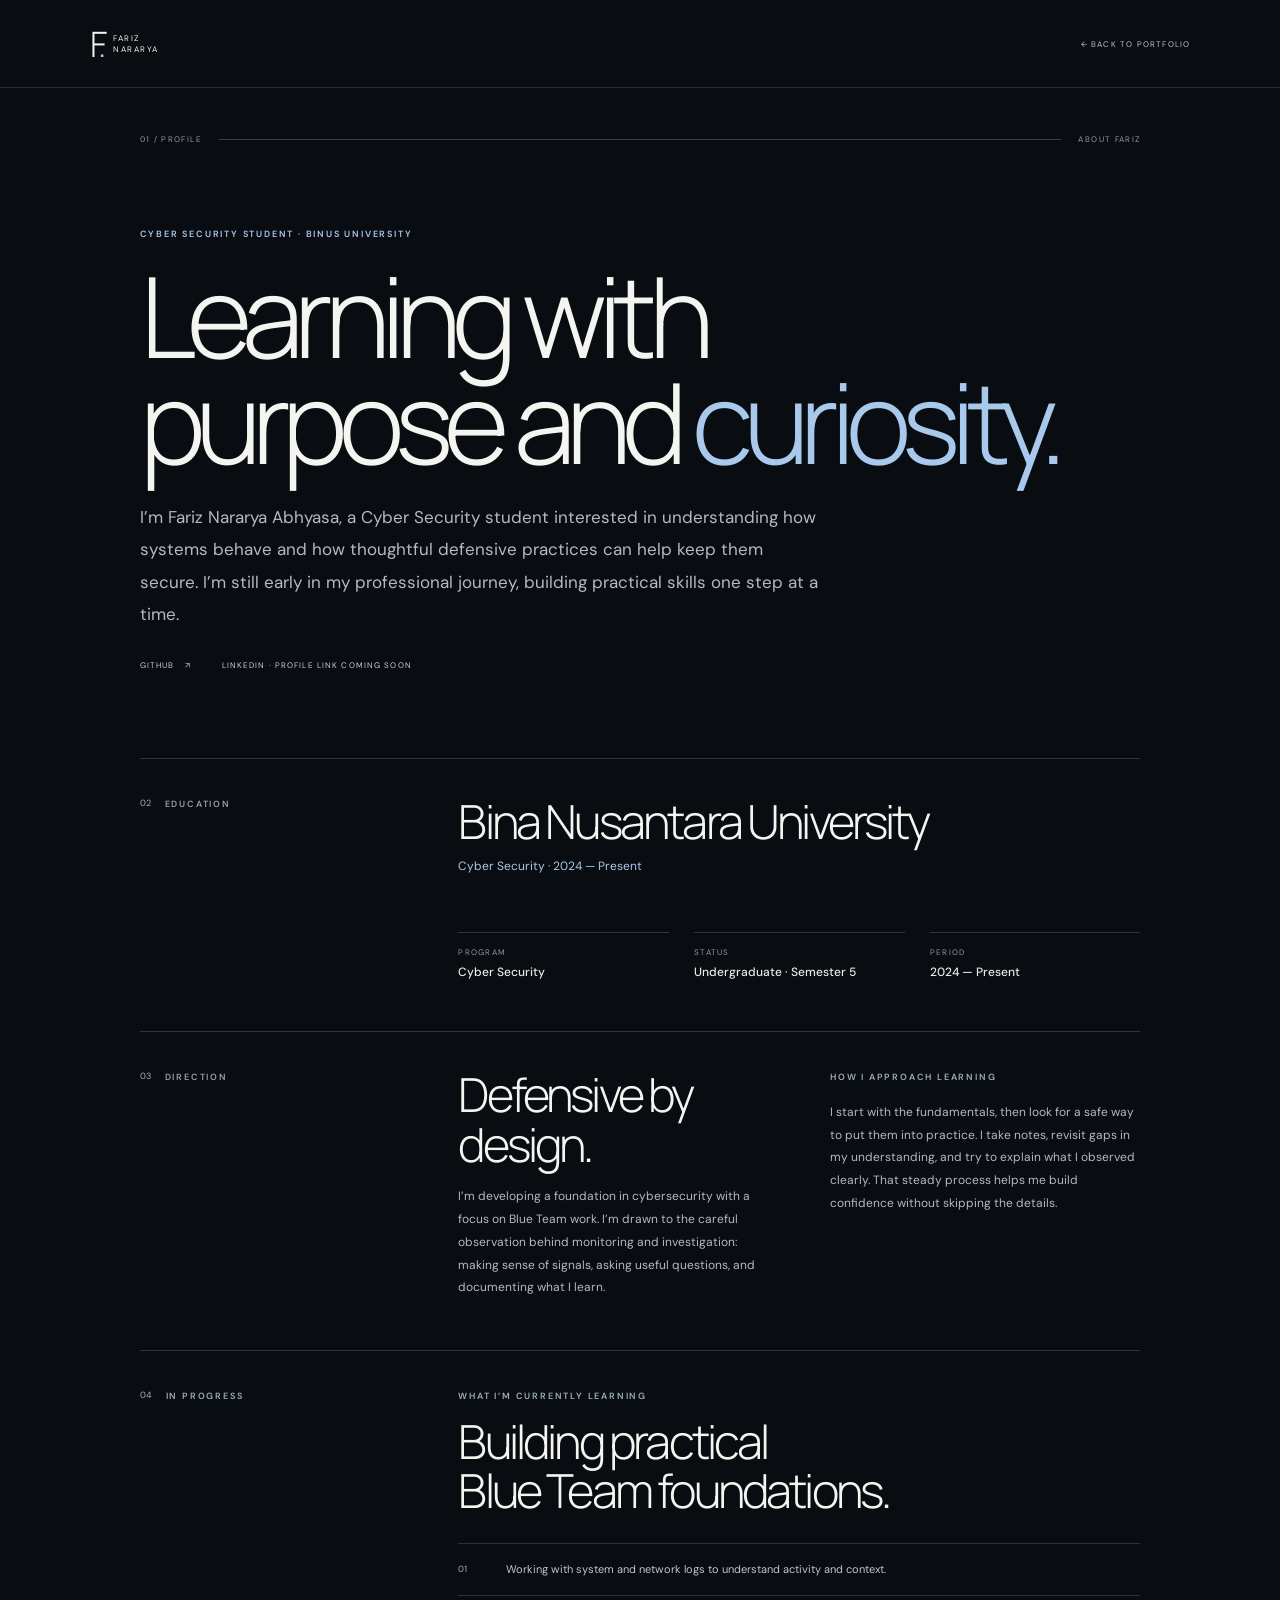
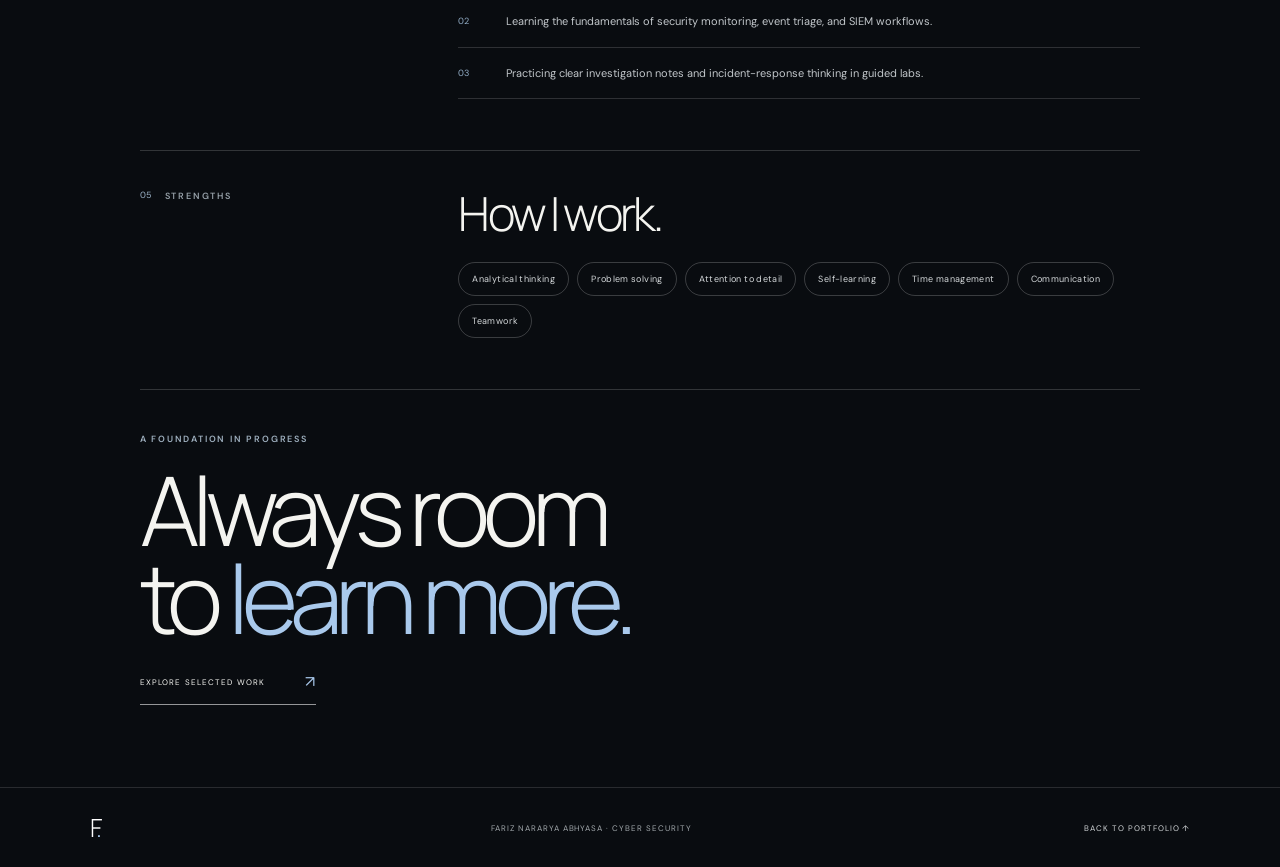
==== about.html @ e4ad1f0f "Clarify thumbnails and add profile page" ====
<!doctype html>
<html lang="en">
  <head>
    <meta charset="UTF-8" />
    <meta name="viewport" content="width=device-width, initial-scale=1" />
    <meta name="theme-color" content="#090c10" />
    <meta name="description" content="Learn more about Fariz Nararya Abhyasa, a Cyber Security student building a foundation in Blue Team and defensive security." />
    <title>About Fariz — Cyber Security Student</title>
    <link rel="preconnect" href="https://fonts.googleapis.com" />
    <link rel="preconnect" href="https://fonts.gstatic.com" crossorigin />
    <link href="https://fonts.googleapis.com/css2?family=DM+Sans:wght@400;500;600;700&family=Manrope:wght@300;400;500;600;700&display=swap" rel="stylesheet" />
    <link rel="stylesheet" href="/styles.css" />
    <link rel="stylesheet" href="/about.css" />
    <script src="/about.js" defer></script>
  </head>
  <body class="profile-page">
    <header class="profile-header">
      <a class="wordmark" href="/" aria-label="Return to Fariz's portfolio"><span class="brand-mark">F<span>.</span></span><span class="brand-name">FARIZ<br />NARARYA</span></a>
      <a class="profile-return" href="/">← BACK TO PORTFOLIO</a>
    </header>
    <main class="profile-main">
      <section class="profile-intro">
        <div class="section-label section-label-light"><span>01 / PROFILE</span><span class="label-line"></span><span>ABOUT FARIZ</span></div>
        <p class="eyebrow profile-kicker">CYBER SECURITY STUDENT · BINUS UNIVERSITY</p>
        <h1>Learning with<br />purpose and <em>curiosity.</em></h1>
        <p class="profile-lead">I’m Fariz Nararya Abhyasa, a Cyber Security student interested in understanding how systems behave and how thoughtful defensive practices can help keep them secure. I’m still early in my professional journey, building practical skills one step at a time.</p>
        <div class="profile-socials">
          <a href="https://github.com/farizN0407" target="_blank" rel="noreferrer">GITHUB <span>↗</span></a>
          <span id="linkedin-placeholder">LINKEDIN · PROFILE LINK COMING SOON</span>
        </div>
      </section>

      <section class="profile-section education-section">
        <div class="profile-section-label"><span>02</span><p class="eyebrow">EDUCATION</p></div>
        <div class="profile-section-content">
          <h2>Bina Nusantara University</h2>
          <p class="profile-subtitle">Cyber Security · 2024 — Present</p>
          <div class="profile-facts profile-facts-detail"><div><span>PROGRAM</span><strong>Cyber Security</strong></div><div><span>STATUS</span><strong>Undergraduate · Semester 5</strong></div><div><span>PERIOD</span><strong>2024 — Present</strong></div></div>
        </div>
      </section>

      <section class="profile-section">
        <div class="profile-section-label"><span>03</span><p class="eyebrow">DIRECTION</p></div>
        <div class="profile-section-content profile-direction">
          <div><h2>Defensive by design.</h2><p>I’m developing a foundation in cybersecurity with a focus on Blue Team work. I’m drawn to the careful observation behind monitoring and investigation: making sense of signals, asking useful questions, and documenting what I learn.</p></div>
          <div><p class="eyebrow">HOW I APPROACH LEARNING</p><p>I start with the fundamentals, then look for a safe way to put them into practice. I take notes, revisit gaps in my understanding, and try to explain what I observed clearly. That steady process helps me build confidence without skipping the details.</p></div>
        </div>
      </section>

      <section class="profile-section learning-section">
        <div class="profile-section-label"><span>04</span><p class="eyebrow">IN PROGRESS</p></div>
        <div class="profile-section-content">
          <p class="eyebrow">WHAT I’M CURRENTLY LEARNING</p>
          <h2>Building practical<br />Blue Team foundations.</h2>
          <div class="learning-list"><article><span>01</span><p>Working with system and network logs to understand activity and context.</p></article><article><span>02</span><p>Learning the fundamentals of security monitoring, event triage, and SIEM workflows.</p></article><article><span>03</span><p>Practicing clear investigation notes and incident-response thinking in guided labs.</p></article></div>
        </div>
      </section>

      <section class="profile-section strengths-section">
        <div class="profile-section-label"><span>05</span><p class="eyebrow">STRENGTHS</p></div>
        <div class="profile-section-content"><h2>How I work.</h2><div class="strength-list"><span>Analytical thinking</span><span>Problem solving</span><span>Attention to detail</span><span>Self-learning</span><span>Time management</span><span>Communication</span><span>Teamwork</span></div></div>
      </section>

      <section class="profile-outro"><p class="eyebrow">A FOUNDATION IN PROGRESS</p><h2>Always room<br />to <em>learn more.</em></h2><a class="text-link" href="/#work">EXPLORE SELECTED WORK <span>↗</span></a></section>
    </main>
    <footer class="profile-footer"><a class="footer-brand" href="/">F<span>.</span></a><span>FARIZ NARARYA ABHYASA · CYBER SECURITY</span><a href="/">BACK TO PORTFOLIO ↑</a></footer>
  </body>
</html>
---- styles.css ----
:root{color-scheme:dark;--ink:#090c10;--ink-soft:#10151b;--paper:#ecece7;--paper-muted:#a3a7a9;--line:rgba(242,244,245,.2);--blue:#a9c9ec;--blue-soft:#c6d9eb;--sans:"DM Sans",Arial,sans-serif;--display:"Manrope","DM Sans",Arial,sans-serif}*{box-sizing:border-box}html{scroll-behavior:smooth;scroll-padding-top:88px}body{margin:0;background:var(--ink);color:#f4f4f0;font-family:var(--sans);font-size:15px;font-weight:400;-webkit-font-smoothing:antialiased}a{color:inherit;text-decoration:none}button{font:inherit}.announcement-bar{height:34px;display:grid;grid-template-columns:1fr 1fr 1fr;align-items:center;padding:0 5.2%;border-bottom:1px solid rgba(255,255,255,.12);color:#a6a9ac;font-size:9px;letter-spacing:.16em}.announcement-center{text-align:center}.announcement-bar>a{text-align:right}.announcement-bar>a span{color:#fff;margin-left:5px}.announcement-center i{display:inline-block;width:3px;height:3px;border-radius:50%;background:var(--blue);vertical-align:middle;margin:0 6px}.site-header{height:82px;padding:0 5.2%;display:flex;align-items:center;justify-content:space-between;border-bottom:1px solid rgba(255,255,255,.1);position:absolute;z-index:5;left:0;right:0;top:34px;background:rgba(5,8,11,.3);backdrop-filter:blur(14px)}.wordmark{display:flex;align-items:center;gap:11px}.brand-mark{font-family:var(--display);font-size:35px;letter-spacing:-.12em;font-weight:300}.brand-mark span,.footer-brand>span{color:var(--blue)}.brand-name{font-size:8px;line-height:1.35;letter-spacing:.19em}.primary-nav{display:flex;gap:clamp(24px,4vw,64px);padding-left:4%;font-size:12px;color:#d8d8d6}.primary-nav a,.site-header a{transition:color .2s}.primary-nav a:hover,.site-header a:hover{color:var(--blue)}.nav-cta{border:1px solid rgba(255,255,255,.48);padding:13px 17px;font-size:9px;letter-spacing:.14em}.nav-cta span{margin-left:17px;color:var(--blue)}.menu-toggle{display:none}.hero{min-height:min(795px,calc(100svh - 34px));height:calc(100svh - 34px);position:relative;overflow:hidden;isolation:isolate}.hero-image,.hero-grain{position:absolute;inset:0;z-index:-1}.hero-image{background-image:linear-gradient(90deg,rgba(4,7,10,.88) 0%,rgba(4,7,10,.72) 35%,rgba(4,7,10,.19) 78%,rgba(4,7,10,.17) 100%),linear-gradient(0deg,rgba(5,8,11,.83),transparent 42%),url("assets/portfolio-hero.png");background-size:cover;background-position:center 54%;transform:scale(1.015);animation:hero-in 1.3s ease-out both}.hero-grain{opacity:.08;pointer-events:none;background-image:url("data:image/svg+xml,%3Csvg viewBox='0 0 180 180' xmlns='http://www.w3.org/2000/svg'%3E%3Cfilter id='n'%3E%3CfeTurbulence type='fractalNoise' baseFrequency='.8' numOctaves='4' stitchTiles='stitch'/%3E%3C/filter%3E%3Crect width='100%25' height='100%25' filter='url(%23n)' opacity='.4'/%3E%3C/svg%3E")}.hero-content{position:absolute;left:10.3%;top:50%;transform:translateY(-40%);width:min(760px,75%);animation:copy-in .8s .1s ease both}.eyebrow{margin:0;color:#818a93;font-size:9px;line-height:1.6;letter-spacing:.2em;font-weight:600}.hero-eyebrow{color:#d3d7da;display:flex;align-items:center;gap:12px;margin-bottom:34px}.status-dot{display:inline-block;width:6px;height:6px;background:#9dc9f0;border-radius:50%;box-shadow:0 0 12px #92bde7;flex:0 0 auto}.eyebrow-divider{opacity:.55}.hero h1,.about-title-wrap h2,.focus-heading h2,.work-heading h2,.contact-section h2{font-family:var(--display);font-weight:300;letter-spacing:-.075em}.hero h1{font-size:clamp(68px,9.1vw,142px);line-height:.91;margin:0;text-transform:uppercase}.hero h1 em,.about-title-wrap h2 em,.focus-heading h2 em,.work-heading h2 em,.contact-section h2 em{font-weight:300;color:var(--blue-soft);font-style:normal}.hero-bottom{margin-top:40px;display:flex;align-items:flex-end;gap:53px}.hero-copy{font-size:14px;line-height:1.8;color:#c8cdd0;max-width:320px;margin:0}.text-link{display:inline-flex;align-items:center;gap:31px;font-size:9px;letter-spacing:.16em;border-bottom:1px solid rgba(255,255,255,.57);padding:0 0 12px;white-space:nowrap}.text-link span{font-size:16px;color:var(--blue)}.hero-index{position:absolute;left:5.2%;bottom:53px;display:flex;align-items:center;gap:15px;color:#c0c5c8;font-size:8px;letter-spacing:.16em}.index-rule{display:inline-block;width:42px;height:1px;background:rgba(255,255,255,.48)}.scroll-cue{position:absolute;right:5.2%;bottom:51px;display:flex;align-items:center;gap:13px;writing-mode:vertical-rl;color:#e2e5e5;font-size:8px;letter-spacing:.2em}.scroll-cue span{height:43px;width:1px;background:linear-gradient(#a6d1f5,transparent)}.hero-caption{position:absolute;right:5.2%;top:52%;writing-mode:vertical-rl;color:rgba(255,255,255,.6);font-size:8px;letter-spacing:.17em}.hero-caption span{color:var(--blue);margin-bottom:8px}.ticker{overflow:hidden;height:78px;display:flex;align-items:center;border-top:1px solid rgba(255,255,255,.16);border-bottom:1px solid rgba(255,255,255,.16);background:#0b0f14}.ticker-track{min-width:max-content;display:flex;align-items:center;justify-content:space-around;width:100%;gap:clamp(36px,7vw,104px);animation:ticker 36s linear infinite}.ticker-track span{font-size:10px;letter-spacing:.24em;color:#d4d6d6}.ticker-track b{font-size:12px;font-weight:400;color:#7f9db9}.section{padding:110px 10.3% 123px}.about-section{background:var(--paper);color:#12161b}.section-label{display:grid;grid-template-columns:auto 1fr auto;align-items:center;gap:17px;color:#687079;font-size:8px;letter-spacing:.17em}.label-line{height:1px;background:rgba(16,22,29,.19)}.about-grid{display:grid;grid-template-columns:1fr .85fr;gap:9%;padding-top:77px}.about-title-wrap{position:relative}.about-title-wrap .eyebrow{color:#707984;margin-bottom:27px}.about-title-wrap h2,.work-heading h2{font-size:clamp(55px,7vw,96px);line-height:.96;margin:0}.about-title-wrap h2 em,.work-heading h2 em{color:#647f9b}.outline-stamp{position:absolute;right:4%;top:0;border:1px solid rgba(20,27,34,.27);width:66px;height:66px;border-radius:50%;display:flex;justify-content:center;align-items:center;flex-direction:column;font:300 19px/.78 var(--display);color:#687a8b;letter-spacing:-.05em;transform:rotate(12deg)}.about-copy{padding-top:39px}.about-copy>p{color:#646970;font-size:13px;line-height:1.9;max-width:475px;margin:0 0 18px}.about-copy>p.lead{font-size:17px;line-height:1.7;color:#242a30;margin-bottom:19px}.dark-link{color:#171e25;border-color:rgba(16,22,29,.38);margin-top:12px}.dark-link span{color:#526d88}.profile-facts{margin-top:54px;border-top:1px solid rgba(16,22,29,.19);display:grid;grid-template-columns:1.4fr 1fr;gap:26px 25px;padding-top:21px}.profile-facts div{display:flex;flex-direction:column;gap:7px}.profile-facts span{font-size:8px;color:#77808a;letter-spacing:.16em}.profile-facts strong{font-size:12px;font-weight:500;color:#192027}.profile-facts small{font-size:10px;color:#727982}.focus-section{position:relative;overflow:hidden;padding:49px 10.3% 66px;min-height:680px;background:#10151b;isolation:isolate}.section-label-light{color:#949ba1;position:relative;z-index:1}.section-label-light .label-line{background:rgba(255,255,255,.21)}.focus-orbit{position:absolute;z-index:-1;border:1px solid rgba(151,184,214,.12);border-radius:50%;pointer-events:none}.orbit-one{width:760px;height:760px;right:-22%;top:18px}.orbit-two{width:580px;height:580px;right:-13%;top:107px}.focus-heading{margin:95px 0 82px 17%;max-width:630px;position:relative}.focus-heading .eyebrow{color:#8897a5;margin-bottom:25px}.focus-heading h2{font-size:clamp(75px,9vw,124px);line-height:.88;text-transform:uppercase;margin:0 0 30px}.focus-intro{max-width:360px;color:#adb5bc;font-size:13px;line-height:1.8;margin:0 0 0 5px}.focus-bottom{display:grid;grid-template-columns:17% 1fr auto;align-items:end;border-top:1px solid rgba(255,255,255,.2);padding-top:25px;position:relative}.focus-number{font:300 31px var(--display);color:#c4d5e5}.focus-number span{font:400 9px var(--sans);color:#808991;letter-spacing:.1em}.strengths>.eyebrow{color:#858f98}.strength-list{display:flex;gap:9px;flex-wrap:wrap;margin-top:15px}.strength-list span{font-size:10px;border:1px solid rgba(255,255,255,.22);border-radius:50px;padding:8px 12px;color:#d0d4d7}.focus-note{font-size:8px;color:#97a0a7;letter-spacing:.15em;display:flex;align-items:center;gap:9px;padding-bottom:4px}.focus-note .status-dot{width:5px;height:5px}.work-section{background:#e8e9e5;color:#13181d;padding-bottom:131px}.work-section .section-label{color:#69727b}.work-heading{display:flex;justify-content:space-between;align-items:flex-end;margin:75px 0 48px}.work-heading .eyebrow{color:#717a83;margin-bottom:22px}.work-heading h2{font-size:clamp(62px,7vw,96px)}.work-note{max-width:262px;font-size:12px;line-height:1.8;color:#687079;margin:0 0 5px}.empty-work{display:grid;grid-template-columns:1fr 1.25fr .55fr;align-items:center;min-height:310px;padding:36px 4%;border-top:1px solid rgba(15,22,28,.22);border-bottom:1px solid rgba(15,22,28,.22);gap:35px}.empty-symbol{position:relative;width:196px;height:196px;border-radius:50%;border:1px solid rgba(17,27,37,.16);display:grid;place-items:center;margin:auto}.empty-symbol:before,.empty-symbol:after{content:"";position:absolute;border:1px solid rgba(17,27,37,.15);border-radius:50%;inset:19px}.empty-symbol:after{inset:43px}.empty-symbol span{position:absolute;width:1px;height:100%;background:rgba(17,27,37,.15)}.empty-symbol span:nth-child(2){transform:rotate(45deg)}.empty-symbol span:nth-child(3){transform:rotate(90deg)}.empty-symbol span:nth-child(4){transform:rotate(135deg)}.empty-symbol i{position:relative;width:70px;height:70px;border-radius:50%;background:#e8e9e5;border:1px solid rgba(17,27,37,.2);display:grid;place-items:center;font:300 28px var(--display);font-style:normal;color:#42566b}.empty-message>.eyebrow{color:#77818a;display:flex;align-items:center;gap:9px}.empty-message .status-dot{width:5px;height:5px}.empty-message h3{font:300 clamp(30px,3.2vw,44px)/1.08 var(--display);letter-spacing:-.055em;margin:18px 0 11px}.empty-message p{font-size:11px;line-height:1.8;color:#717880;max-width:300px;margin:0}.empty-meta{border-left:1px solid rgba(15,22,28,.22);padding:10px 0 10px 24px;display:flex;flex-direction:column;gap:13px;align-self:stretch;justify-content:center}.empty-meta span{color:#777f87;font-size:8px;letter-spacing:.15em}.empty-meta strong{font-size:17px;font-weight:400;color:#536b82}.credentials-section{padding:49px 10.3% 108px;background:#10151b}.credentials-grid{display:grid;grid-template-columns:1fr 1fr;gap:12%;padding-top:72px}.credential-column>.eyebrow{color:#88939c}.credential-column h2{font:300 clamp(54px,6vw,80px)/.95 var(--display);letter-spacing:-.07em;margin:25px 0 20px}.credential-description{color:#a8b0b6;font-size:12px;line-height:1.8;max-width:255px}.credential-empty{height:54px;border-top:1px solid rgba(255,255,255,.2);border-bottom:1px solid rgba(255,255,255,.2);margin-top:30px;display:flex;align-items:center;justify-content:space-between;color:#aab1b5;font-size:8px;letter-spacing:.12em}.credential-empty span:first-child{color:#7e9ab4}.credential-empty span:last-child{font-size:15px;color:#7e9ab4}.activity-card{margin-top:36px;border-top:1px solid rgba(255,255,255,.2);padding:25px 0;display:flex;align-items:center;gap:19px;position:relative}.activity-mark{width:53px;height:53px;border:1px solid rgba(255,255,255,.3);display:grid;place-content:center;text-align:center;font-size:7px;letter-spacing:.1em;line-height:1.4;color:#8faecb}.activity-mark b{font-size:14px;font-weight:500}.activity-card .eyebrow{font-size:7px;color:#88939c}.activity-card h3{font:400 14px var(--display);margin:6px 25px 5px 0}.activity-card p{font-size:10px;color:#9ba2a8;margin:0}.activity-arrow{position:absolute;right:0;top:28px;color:#a8c6e3;font-size:16px}.contact-section{position:relative;overflow:hidden;padding:37px 10.3% 76px;min-height:520px;background:#cbd9e2;color:#10161c}.contact-topline{display:flex;align-items:center;gap:12px;border-bottom:1px solid rgba(15,23,32,.26);padding-bottom:17px;color:#4b5864;font-size:8px;letter-spacing:.16em}.contact-topline .status-dot{width:5px;height:5px;background:#335b7c;box-shadow:0 0 9px #779cba}.contact-topline span:last-child{margin-left:auto}.contact-section>.eyebrow{color:#526475;margin-top:64px}.contact-section h2{font-size:clamp(73px,9vw,120px);line-height:.87;text-transform:uppercase;margin:22px 0 29px;position:relative;z-index:1}.contact-section h2 em{color:#506d89}.contact-bottom{display:flex;justify-content:space-between;align-items:flex-end;max-width:620px}.contact-bottom p{margin:0;color:#53616c;font-size:11px;line-height:1.8}.contact-button{display:inline-flex;align-items:center;gap:38px;border:1px solid rgba(13,23,32,.58);padding:14px 19px;color:#16212b;font-size:8px;letter-spacing:.16em;transition:background .2s,color .2s}.contact-button:hover{background:#111a22;color:white}.contact-button span{font-size:14px;color:#4b6d8d}.contact-watermark{position:absolute;right:4%;bottom:-.5em;color:rgba(255,255,255,.25);font:300 clamp(190px,34vw,440px)/.8 var(--display);letter-spacing:-.13em;pointer-events:none}.site-footer{display:grid;grid-template-columns:1.2fr 2fr auto auto;gap:20px;padding:22px 5.2%;align-items:center;background:#090c10;color:#91979c;font-size:8px;letter-spacing:.1em}.footer-brand{font:300 24px var(--display);letter-spacing:-.12em;color:white}.footer-brand small{font:500 7px var(--sans);letter-spacing:.13em;margin-left:12px}.site-footer>span:nth-child(2){text-align:center}.site-footer>a:nth-child(3){color:#d2d5d6}.reveal{opacity:0;transform:translateY(18px);transition:opacity .8s ease,transform .8s ease}.reveal.is-visible{opacity:1;transform:translateY(0)}@keyframes hero-in{from{transform:scale(1.07);filter:brightness(.7)}to{transform:scale(1.015);filter:brightness(1)}}@keyframes copy-in{from{opacity:0;translate:0 15px}to{opacity:1;translate:0 0}}@keyframes ticker{to{transform:translateX(-17%)}}@media(min-width:1500px){.hero-content{left:12%}.section,.focus-section,.credentials-section,.contact-section{padding-left:max(10.3%,calc((100vw - 1180px)/2));padding-right:max(10.3%,calc((100vw - 1180px)/2))}}@media(max-width:900px){.site-header{height:74px}.primary-nav{gap:23px;font-size:11px}.nav-cta{padding:12px;font-size:8px}.hero-content{left:8%;width:80%}.hero h1{font-size:clamp(68px,11vw,106px)}.section,.focus-section,.credentials-section,.contact-section{padding-left:8%;padding-right:8%}.about-grid{gap:5%}.outline-stamp{position:static;margin-top:40px}.focus-heading{margin-left:10%}.empty-work{grid-template-columns:.8fr 1.3fr .5fr;gap:25px}.empty-symbol{width:155px;height:155px}.site-footer{grid-template-columns:1fr 1.4fr auto}.site-footer>span:last-child{display:none}}@media(max-width:650px){html{scroll-padding-top:68px}.announcement-bar{height:29px;padding:0 5%;grid-template-columns:1fr auto;font-size:8px}.announcement-center{display:none}.site-header{top:29px;height:68px;padding:0 5%;background:rgba(5,8,11,.55)}.brand-mark{font-size:30px}.primary-nav{display:none;position:absolute;top:68px;left:0;right:0;padding:18px 6% 25px;background:rgba(5,8,11,.96);flex-direction:column;gap:0}.primary-nav.is-open{display:flex}.primary-nav a{padding:15px 0;border-bottom:1px solid rgba(255,255,255,.12)}.nav-cta{margin-left:auto;margin-right:19px;border:0;padding:10px 3px}.nav-cta span{margin-left:5px}.menu-toggle{display:flex;width:34px;height:34px;border:1px solid rgba(255,255,255,.45);background:transparent;flex-direction:column;justify-content:center;align-items:center;gap:5px}.menu-toggle span{width:13px;height:1px;background:#fff}.hero{height:calc(93svh - 29px);min-height:620px}.hero-image{background-position:55% center;background-image:linear-gradient(90deg,rgba(4,7,10,.78),rgba(4,7,10,.28)),linear-gradient(0deg,rgba(5,8,11,.84),transparent 70%),url("assets/portfolio-hero.png")}.hero-content{top:48%;left:7%;width:86%;transform:translateY(-38%)}.hero-eyebrow{font-size:7px;gap:7px;margin-bottom:26px}.hero h1{font-size:clamp(58px,14vw,88px)}.hero-bottom{display:block;margin-top:28px}.hero-copy{font-size:12px;max-width:290px}.hero-link{margin-top:24px}.hero-caption{display:none}.hero-index{bottom:28px;left:7%;font-size:7px}.scroll-cue{bottom:26px;right:7%;font-size:7px}.ticker{height:61px}.ticker-track{gap:32px}.ticker-track span{font-size:8px}.section{padding:77px 7% 85px}.section-label{font-size:7px;gap:10px}.about-grid{grid-template-columns:1fr;padding-top:55px;gap:25px}.about-title-wrap h2{font-size:clamp(62px,15vw,86px)}.outline-stamp{position:absolute;width:52px;height:52px;right:0;top:5px;margin:0;font-size:15px}.about-copy{padding-top:5px}.about-copy>p.lead{font-size:15px}.about-copy>p{font-size:12px}.profile-facts{margin-top:37px;grid-template-columns:1fr 1fr;gap:23px 14px}.profile-facts strong{font-size:11px}.focus-section{padding:36px 7% 52px;min-height:790px}.focus-heading{margin:87px 0 74px 3%}.focus-heading h2{font-size:clamp(76px,19vw,108px)}.focus-intro{font-size:12px;max-width:300px}.focus-bottom{grid-template-columns:1fr;gap:23px;align-items:start}.focus-number{font-size:26px}.focus-note{position:absolute;right:0;top:35px;font-size:7px}.strength-list{gap:7px}.strength-list span{font-size:9px;padding:7px 10px}.orbit-one{width:510px;height:510px;right:-75%;top:130px}.orbit-two{width:390px;height:390px;right:-55%;top:190px}.work-section{padding-bottom:88px}.work-heading{display:block;margin:56px 0 32px}.work-heading h2{font-size:clamp(64px,15vw,86px)}.work-note{margin-top:20px;max-width:305px;font-size:11px}.empty-work{grid-template-columns:1fr;gap:26px;padding:30px 1%;text-align:left}.empty-symbol{width:128px;height:128px;margin:0 auto}.empty-symbol:before{inset:12px}.empty-symbol:after{inset:29px}.empty-symbol i{width:50px;height:50px;font-size:22px}.empty-message h3{font-size:34px}.empty-meta{border-left:0;border-top:1px solid rgba(15,22,28,.22);padding:15px 0 0;display:grid;grid-template-columns:1fr auto;gap:8px}.empty-meta strong{grid-column:2;grid-row:1/3}.credentials-section{padding:37px 7% 80px}.credentials-grid{grid-template-columns:1fr;gap:53px;padding-top:54px}.credential-column h2{font-size:66px;margin:18px 0 13px}.credential-description{font-size:11px}.activity-card h3{font-size:13px}.contact-section{padding:27px 7% 62px;min-height:475px}.contact-topline{font-size:7px;gap:8px}.contact-section>.eyebrow{margin-top:62px}.contact-section h2{font-size:clamp(66px,16vw,100px)}.contact-bottom{align-items:flex-start;gap:23px;flex-direction:column}.contact-bottom p{font-size:10px}.contact-watermark{font-size:56vw;right:-2%;bottom:-.02em}.site-footer{grid-template-columns:1fr auto;padding:18px 7%;row-gap:10px}.site-footer>span:nth-child(2){grid-column:1;grid-row:2;text-align:left;font-size:7px}.site-footer>a:nth-child(3){grid-column:2;grid-row:1}.site-footer>span:last-child{display:block;grid-column:2;grid-row:2;text-align:right;font-size:7px}.footer-brand{font-size:22px}.footer-brand small{font-size:6px}}@media(prefers-reduced-motion:reduce){*,*::before,*::after{scroll-behavior:auto!important;animation-duration:.01ms!important;animation-iteration-count:1!important;transition-duration:.01ms!important}}
---- about.css ----
.profile-page{min-height:100vh;background:#090c10;color:#f4f4f0}.profile-header{height:88px;padding:0 7%;display:flex;align-items:center;justify-content:space-between;border-bottom:1px solid rgba(255,255,255,.13)}.profile-return{font-size:8px;letter-spacing:.15em;color:#c0c5c9;transition:color .2s}.profile-return:hover,.profile-socials a:hover{color:var(--blue)}.profile-main{max-width:1180px;margin:0 auto;padding:0 7%}.profile-intro{padding:46px 0 88px}.profile-intro .section-label{margin:0 0 83px}.profile-kicker{color:#a9c9ec}.profile-intro h1{font:300 clamp(58px,9vw,112px)/.94 var(--display);letter-spacing:-.078em;margin:22px 0 27px}.profile-intro h1 em,.profile-outro h2 em{font-style:normal;color:#a9c9ec}.profile-lead{max-width:680px;color:#b4bbc0;font-size:clamp(14px,1.6vw,17px);line-height:1.9;margin:0}.profile-socials{display:flex;gap:30px;align-items:center;margin-top:30px}.profile-socials a,.profile-socials span{font-size:8px;letter-spacing:.14em;color:#c9d1d6}.profile-socials a span{color:#a9c9ec;margin-left:8px}.profile-section{display:grid;grid-template-columns:.55fr 1.45fr;gap:6%;padding:38px 0 51px;border-top:1px solid rgba(255,255,255,.17)}.profile-section-label{display:flex;gap:14px;align-items:flex-start}.profile-section-label>span{font-size:9px;color:#9cb3c8}.profile-section-label .eyebrow{color:#96a0a8}.profile-section-content h2{font:300 clamp(30px,4vw,47px)/1.05 var(--display);letter-spacing:-.06em;margin:0}.profile-subtitle{font-size:12px;color:#a9c9ec;margin:12px 0 30px}.profile-facts-detail{grid-template-columns:repeat(3,minmax(0,1fr));margin-top:36px}.profile-facts-detail>div{border-top:1px solid rgba(255,255,255,.17);padding-top:14px}.profile-facts-detail span{color:#8e99a1}.profile-facts-detail strong{color:#e7e9e9}.profile-direction{display:grid;grid-template-columns:1fr 1fr;gap:9%}.profile-direction p:not(.eyebrow){font-size:12px;line-height:1.9;color:#b4bbc0;margin:16px 0 0}.profile-direction .eyebrow,.learning-section .eyebrow{color:#9eafbe}.learning-section .profile-section-content>h2{margin-top:13px}.learning-list{margin-top:28px}.learning-list article{display:grid;grid-template-columns:35px 1fr;gap:13px;border-top:1px solid rgba(255,255,255,.15);padding:16px 0}.learning-list article:last-child{border-bottom:1px solid rgba(255,255,255,.15)}.learning-list article>span{font-size:9px;color:#93aec7;padding-top:3px}.learning-list p{font-size:11px;color:#c1c6ca;line-height:1.7;margin:0}.strength-list{display:flex;flex-wrap:wrap;gap:8px;margin-top:23px}.strength-list span{border:1px solid rgba(255,255,255,.2);padding:10px 13px;color:#d4d8da;font-size:9px;letter-spacing:.04em}.profile-outro{border-top:1px solid rgba(255,255,255,.17);padding:42px 0 82px}.profile-outro>.eyebrow{color:#9eafbe}.profile-outro h2{font:300 clamp(56px,8vw,96px)/.92 var(--display);letter-spacing:-.075em;margin:20px 0 27px}.profile-outro>.text-link{font-size:8px;letter-spacing:.14em}.profile-outro>.text-link span{color:#a9c9ec;margin-left:9px}.profile-footer{padding:22px 7%;border-top:1px solid rgba(255,255,255,.13);display:flex;align-items:center;justify-content:space-between;gap:15px;background:#090c10;color:#a2a8ac}.profile-footer .footer-brand{color:white;font-size:25px}.profile-footer .footer-brand span{color:#a9c9ec}.profile-footer>span,.profile-footer>a:last-child{font-size:8px;letter-spacing:.12em}.profile-footer>a:last-child{color:#d0d4d6}@media(max-width:680px){.profile-header{height:73px;padding:0 6%}.profile-main{padding:0 6%}.profile-intro{padding:30px 0 58px}.profile-intro .section-label{margin-bottom:62px}.profile-intro h1{font-size:clamp(54px,13vw,78px)}.profile-lead{font-size:13px}.profile-socials{gap:18px;flex-wrap:wrap}.profile-section{grid-template-columns:1fr;gap:22px;padding:28px 0 38px}.profile-section-content h2{font-size:34px}.profile-facts-detail{grid-template-columns:1fr 1fr;gap:17px 12px}.profile-facts-detail>div:last-child{grid-column:1/-1}.profile-direction{grid-template-columns:1fr;gap:25px}.learning-section .profile-section-content>h2{font-size:30px}.learning-list article{grid-template-columns:27px 1fr}.strength-list{gap:7px}.strength-list span{font-size:8px;padding:9px 10px}.profile-outro{padding:32px 0 61px}.profile-footer{padding:18px 6%;flex-wrap:wrap}.profile-footer>span{order:3;width:100%}}@media(prefers-reduced-motion:reduce){.profile-page *{scroll-behavior:auto!important;transition:none!important}}
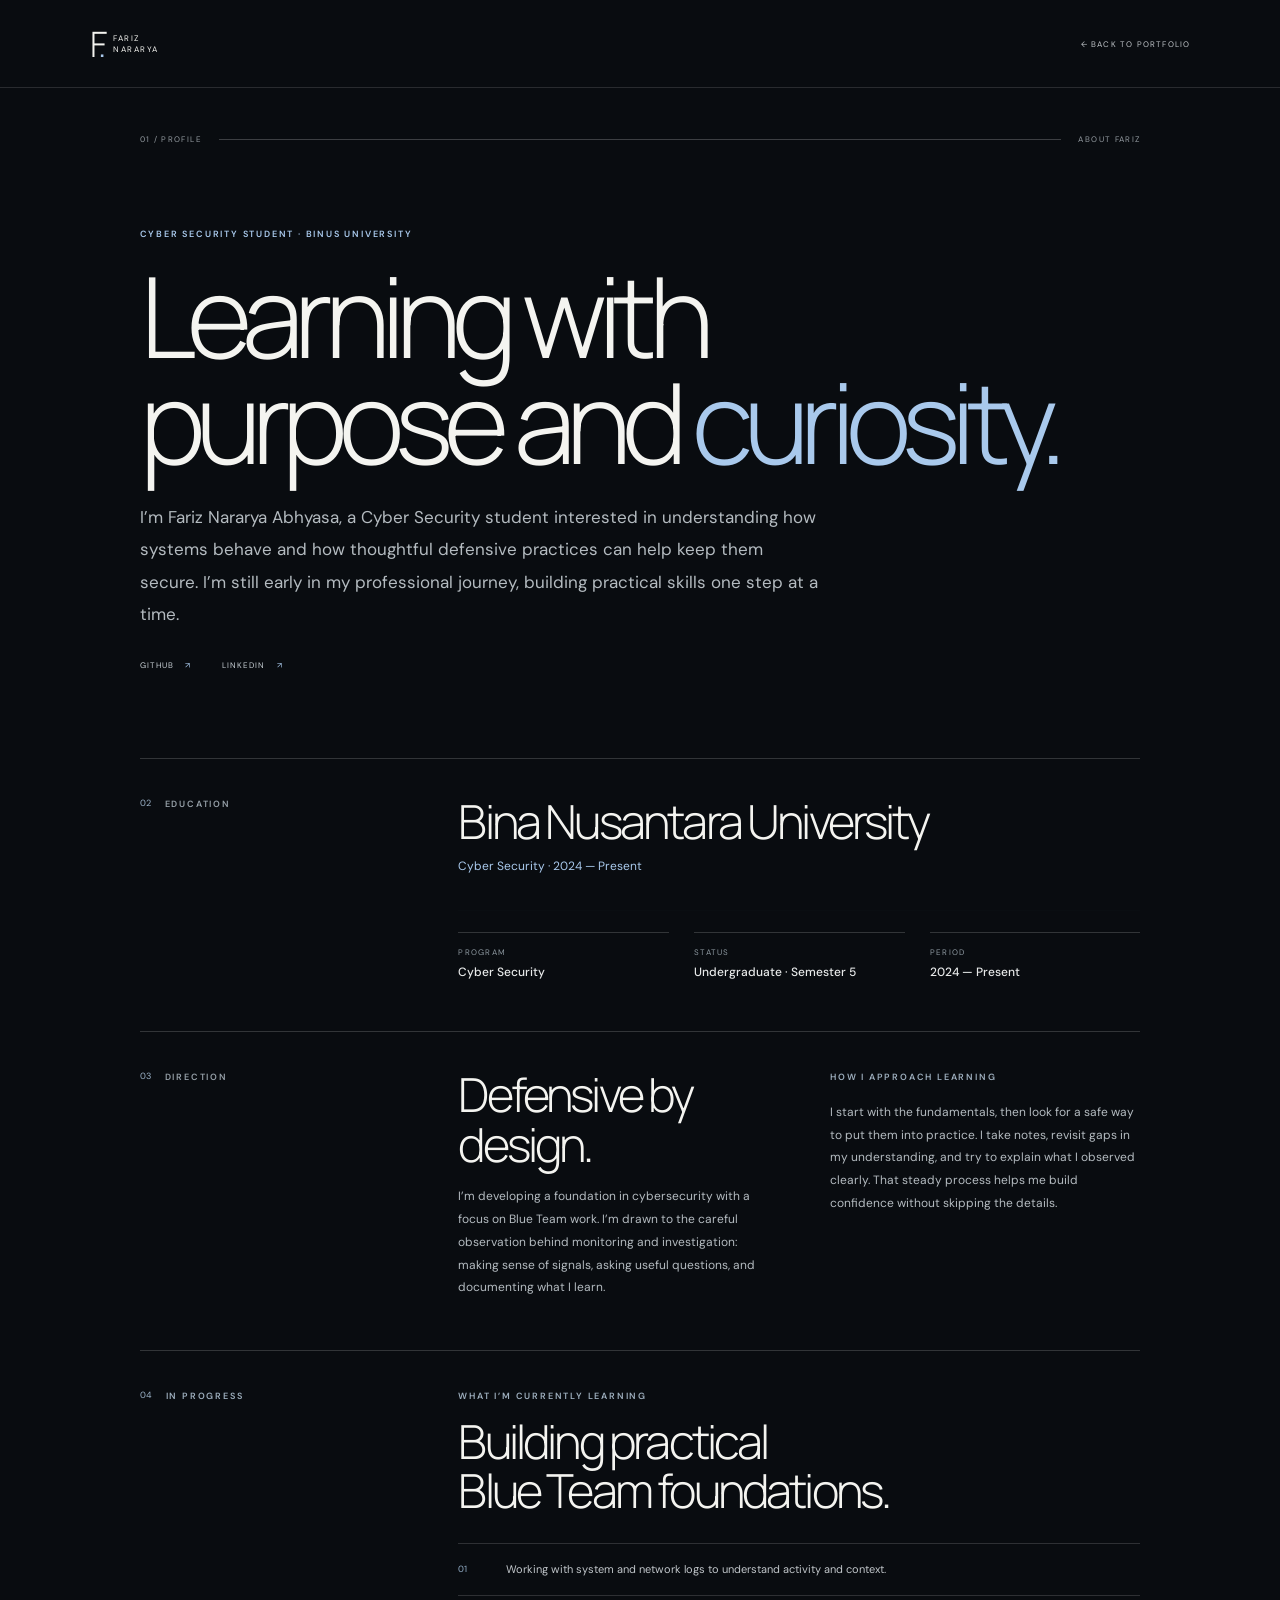
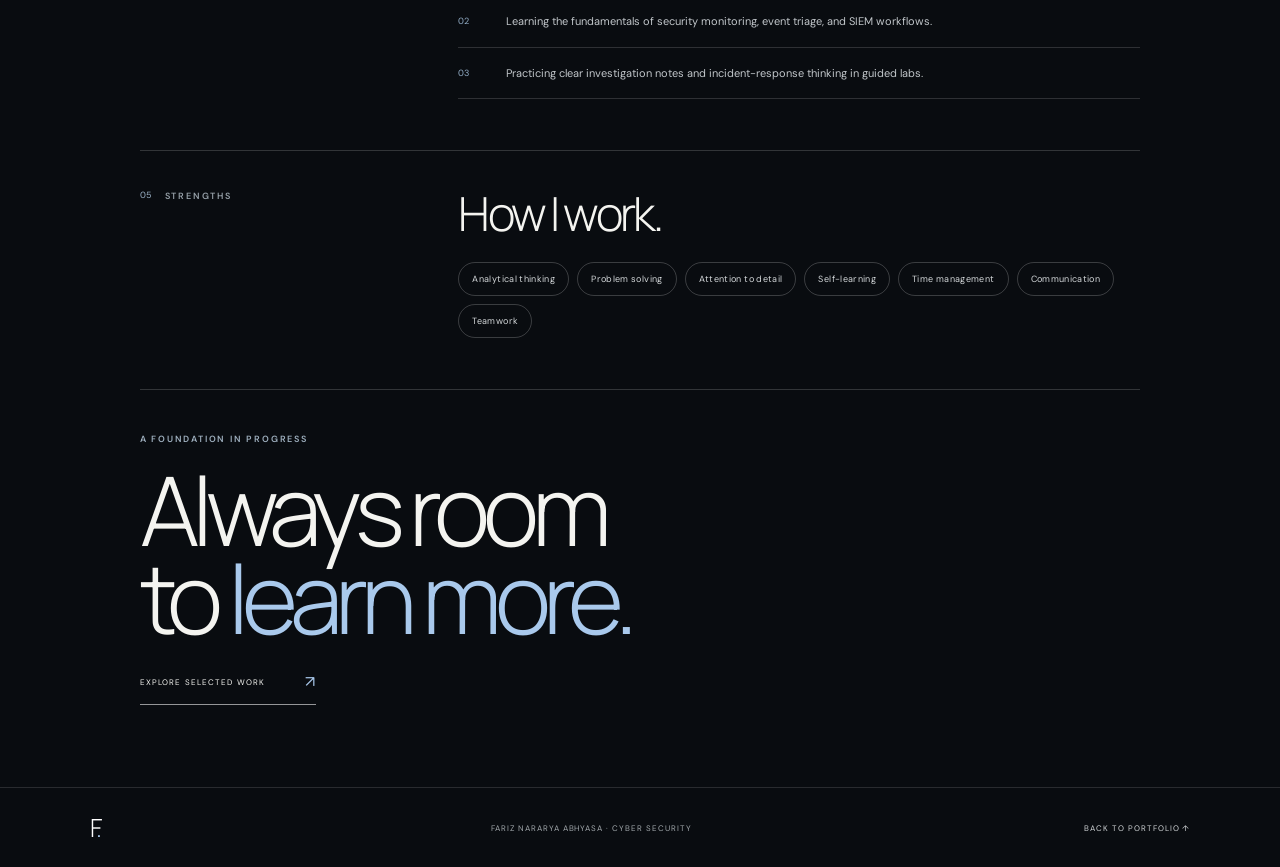
==== commit e90aa447: "Fix public project attachment delivery and contact CMS" ====
--- a/about.html
+++ b/about.html
@@ -25,8 +25,8 @@
         <h1>Learning with<br />purpose and <em>curiosity.</em></h1>
         <p class="profile-lead">I’m Fariz Nararya Abhyasa, a Cyber Security student interested in understanding how systems behave and how thoughtful defensive practices can help keep them secure. I’m still early in my professional journey, building practical skills one step at a time.</p>
         <div class="profile-socials">
-          <a href="https://github.com/farizN0407" target="_blank" rel="noreferrer">GITHUB <span>↗</span></a>
-          <span id="linkedin-placeholder">LINKEDIN · PROFILE LINK COMING SOON</span>
+          <a class="hidden" id="about-github-link" target="_blank" rel="noreferrer">GITHUB <span>↗</span></a>
+          <a class="hidden" id="about-linkedin-link" target="_blank" rel="noreferrer">LINKEDIN <span>↗</span></a>
         </div>
       </section>
 
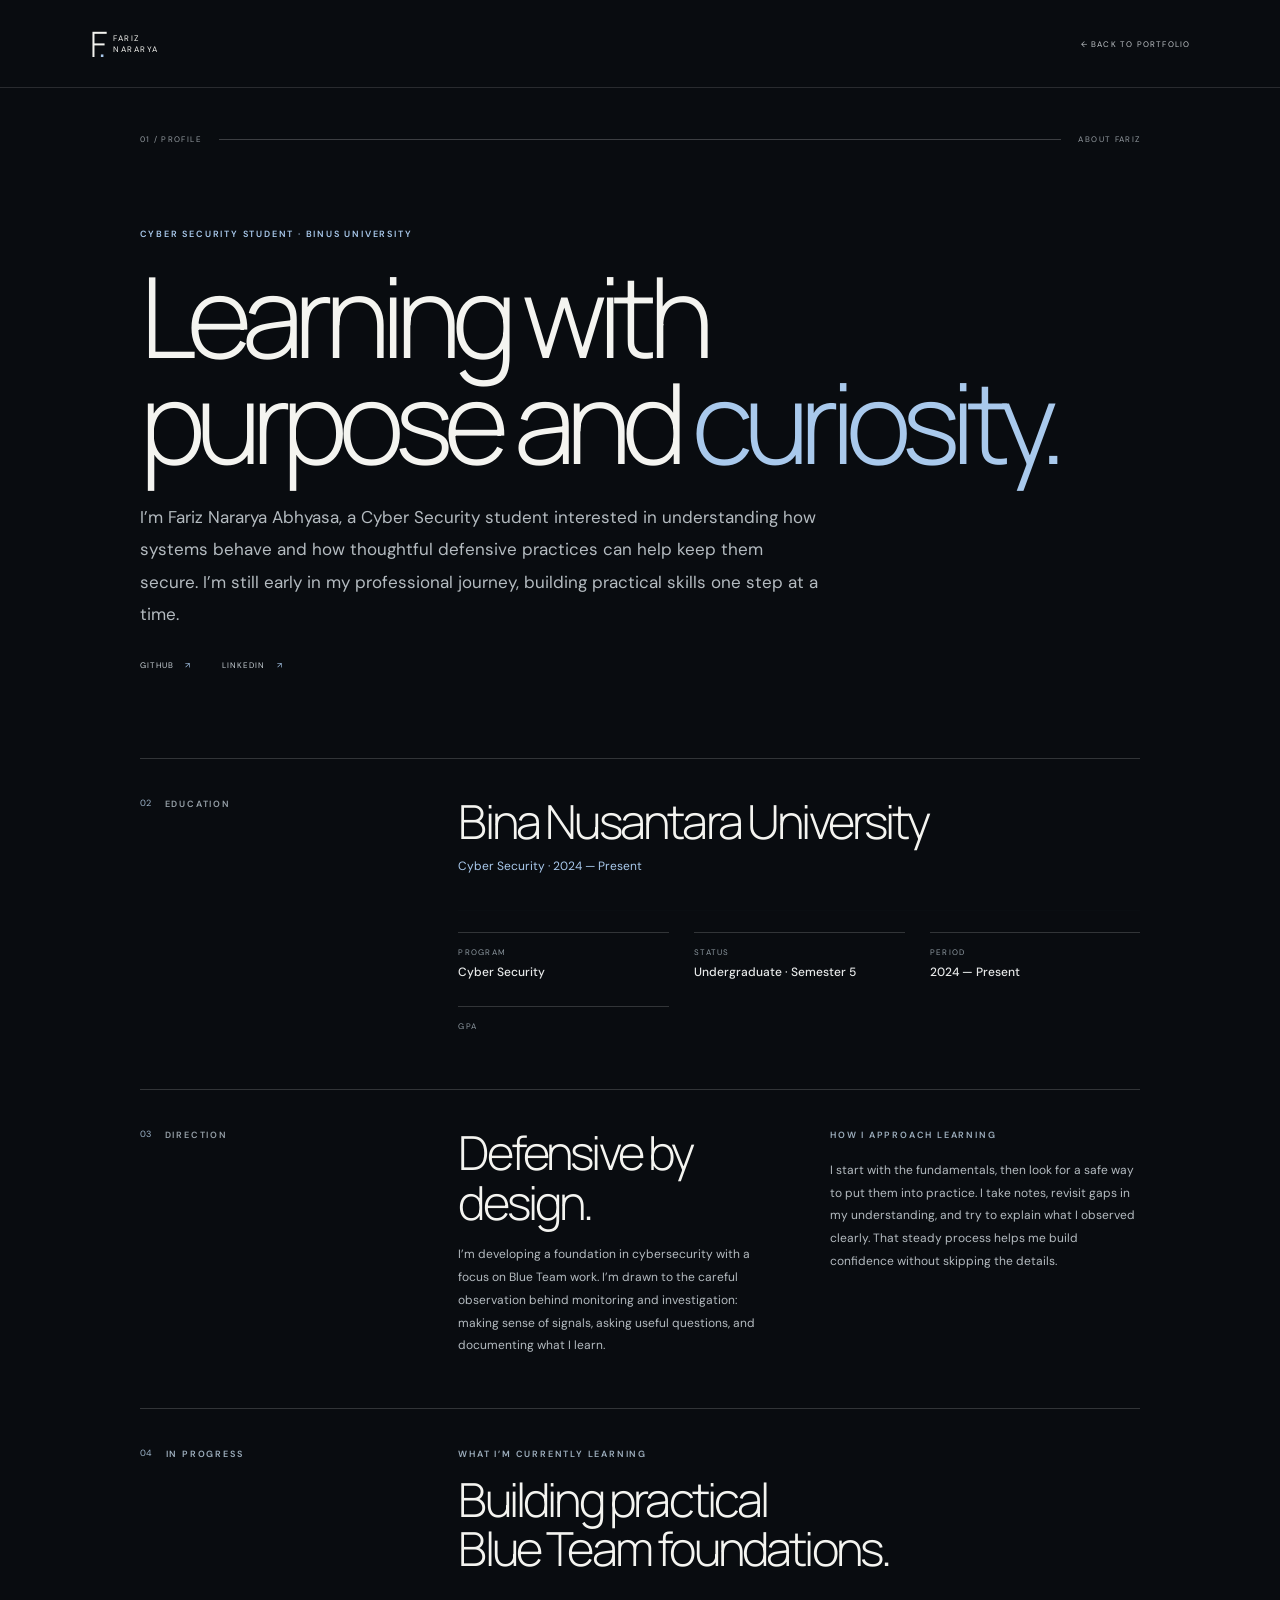
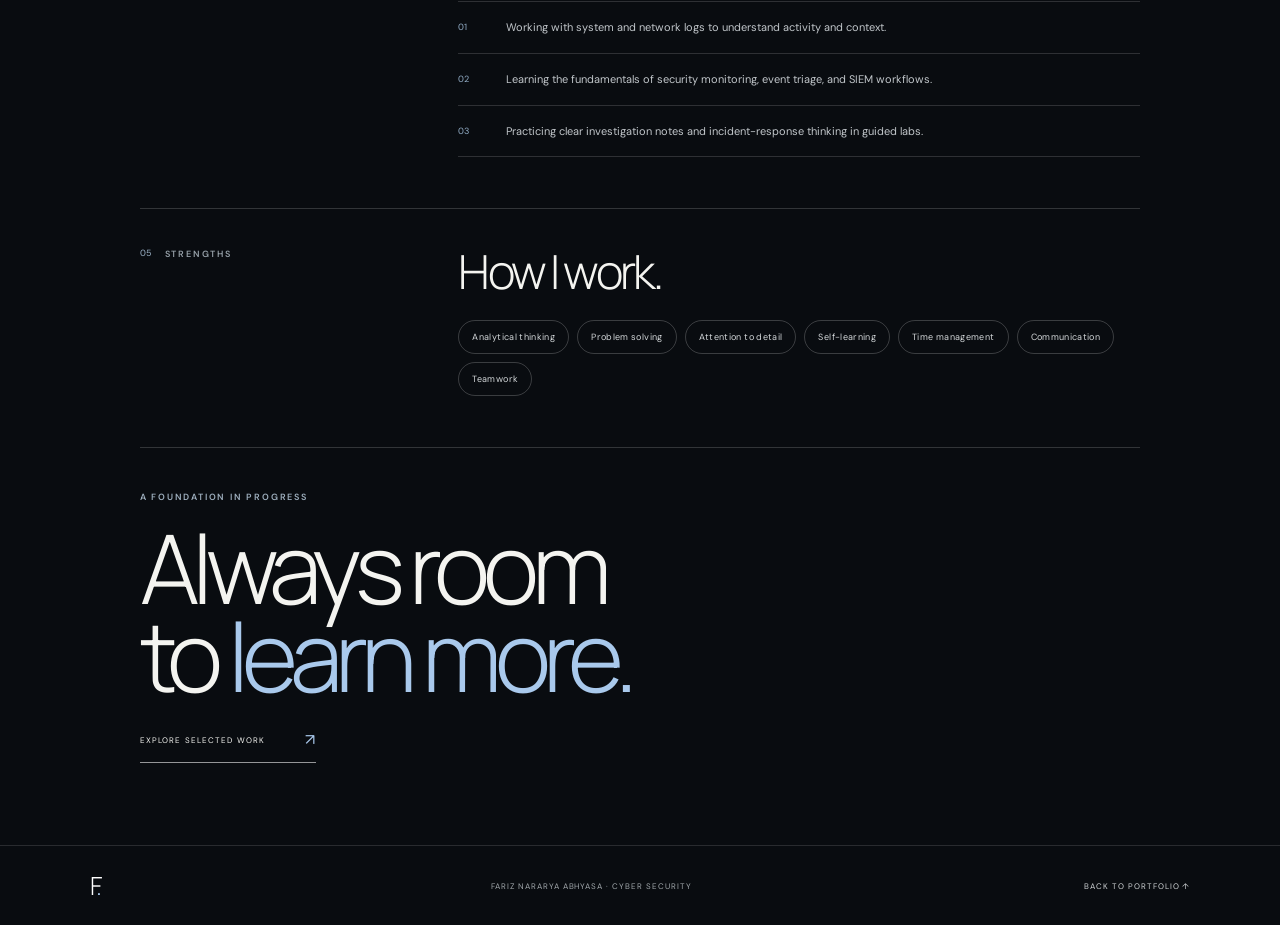
==== commit 67142b56: "Add editable profile GPA" ====
--- a/about.html
+++ b/about.html
@@ -11,7 +11,7 @@
     <link href="https://fonts.googleapis.com/css2?family=DM+Sans:wght@400;500;600;700&family=Manrope:wght@300;400;500;600;700&display=swap" rel="stylesheet" />
     <link rel="stylesheet" href="/styles.css" />
     <link rel="stylesheet" href="/about.css" />
-    <script src="/about.js" defer></script>
+    <script src="/about.js?v=about-profile-gpa-20261003" defer></script>
   </head>
   <body class="profile-page">
     <header class="profile-header">
@@ -25,8 +25,8 @@
         <h1>Learning with<br />purpose and <em>curiosity.</em></h1>
         <p class="profile-lead">I’m Fariz Nararya Abhyasa, a Cyber Security student interested in understanding how systems behave and how thoughtful defensive practices can help keep them secure. I’m still early in my professional journey, building practical skills one step at a time.</p>
         <div class="profile-socials">
-          <a class="hidden" id="about-github-link" target="_blank" rel="noreferrer">GITHUB <span>↗</span></a>
-          <a class="hidden" id="about-linkedin-link" target="_blank" rel="noreferrer">LINKEDIN <span>↗</span></a>
+          <a class="hidden" id="about-github-link" target="_blank" rel="noopener noreferrer">GITHUB <span>↗</span></a>
+          <a class="hidden" id="about-linkedin-link" target="_blank" rel="noopener noreferrer">LINKEDIN <span>↗</span></a>
         </div>
       </section>
 
@@ -35,7 +35,7 @@
         <div class="profile-section-content">
           <h2>Bina Nusantara University</h2>
           <p class="profile-subtitle">Cyber Security · 2024 — Present</p>
-          <div class="profile-facts profile-facts-detail"><div><span>PROGRAM</span><strong>Cyber Security</strong></div><div><span>STATUS</span><strong>Undergraduate · Semester 5</strong></div><div><span>PERIOD</span><strong>2024 — Present</strong></div></div>
+          <div class="profile-facts profile-facts-detail"><div><span>PROGRAM</span><strong>Cyber Security</strong></div><div><span>STATUS</span><strong>Undergraduate · Semester 5</strong></div><div><span>PERIOD</span><strong>2024 — Present</strong></div><div class="hidden" id="about-gpa-fact"><span>GPA</span><strong id="about-gpa-value"></strong></div></div>
         </div>
       </section>
 
